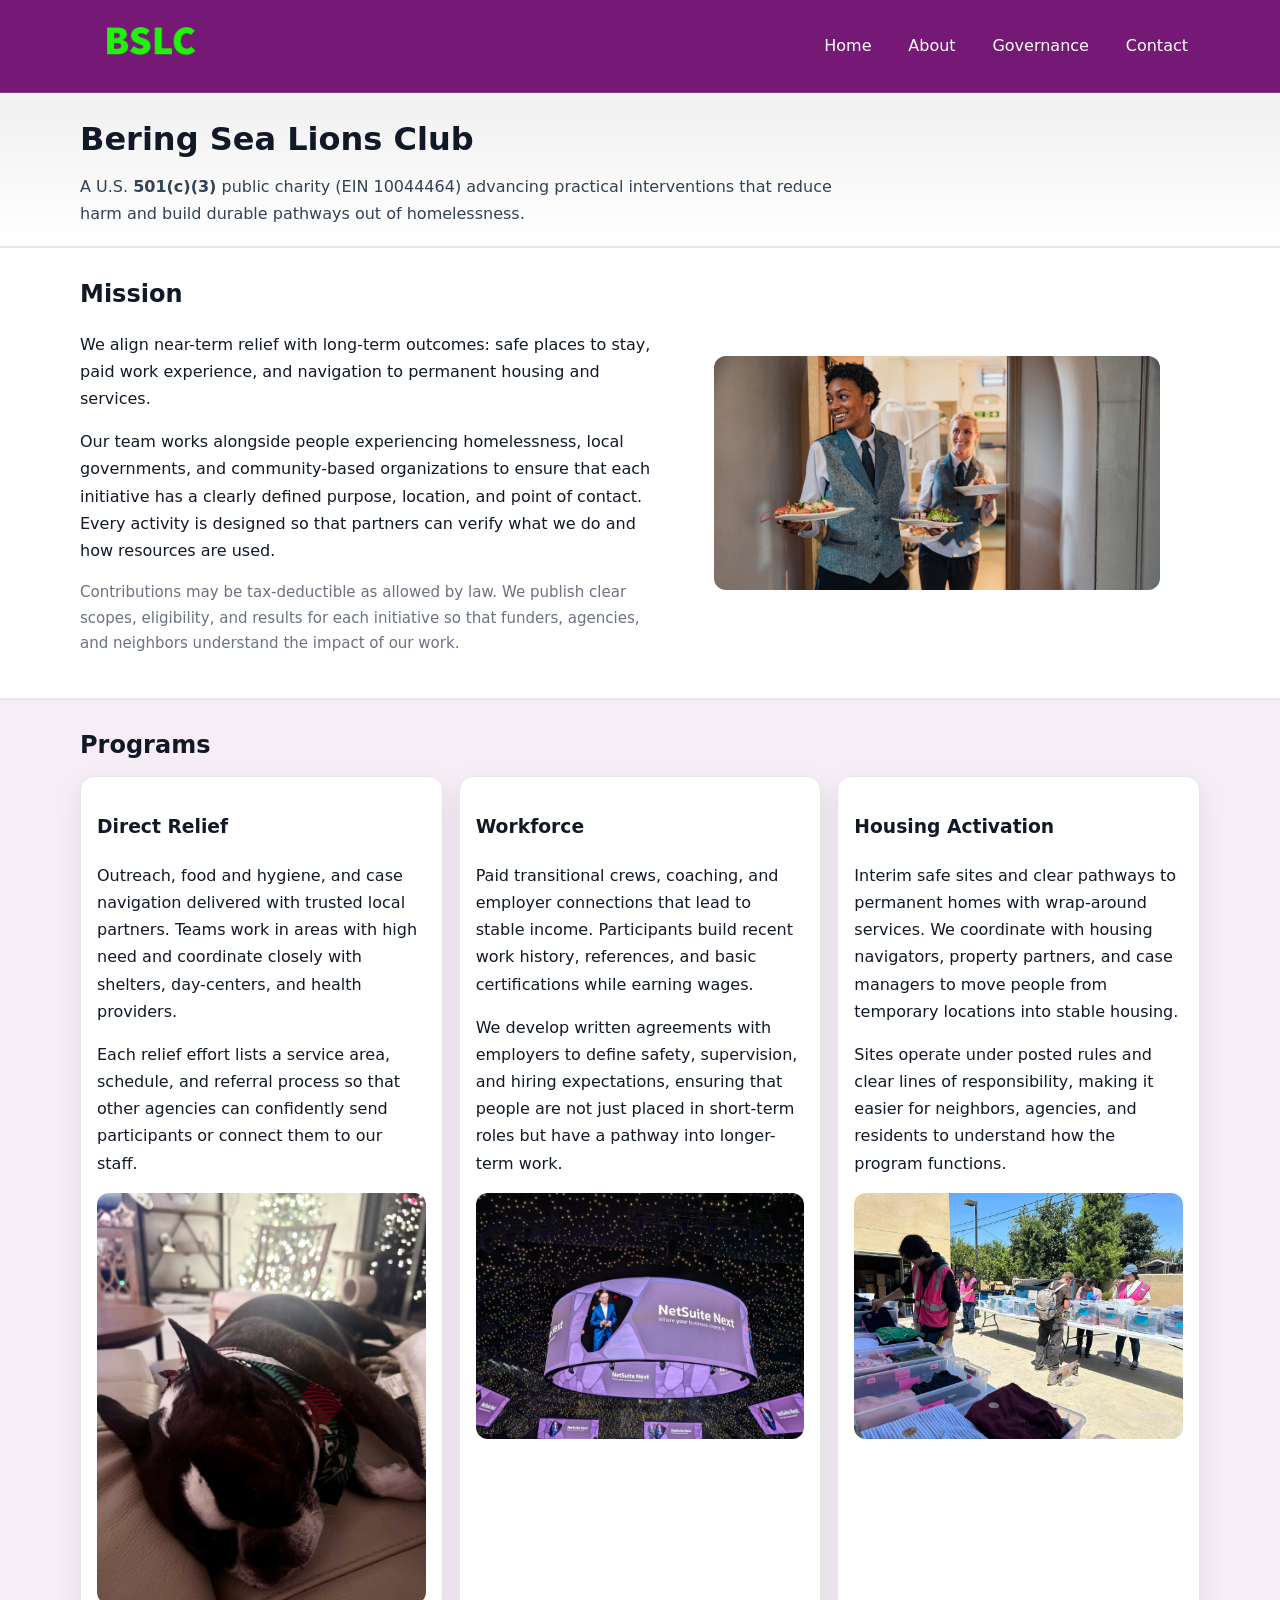
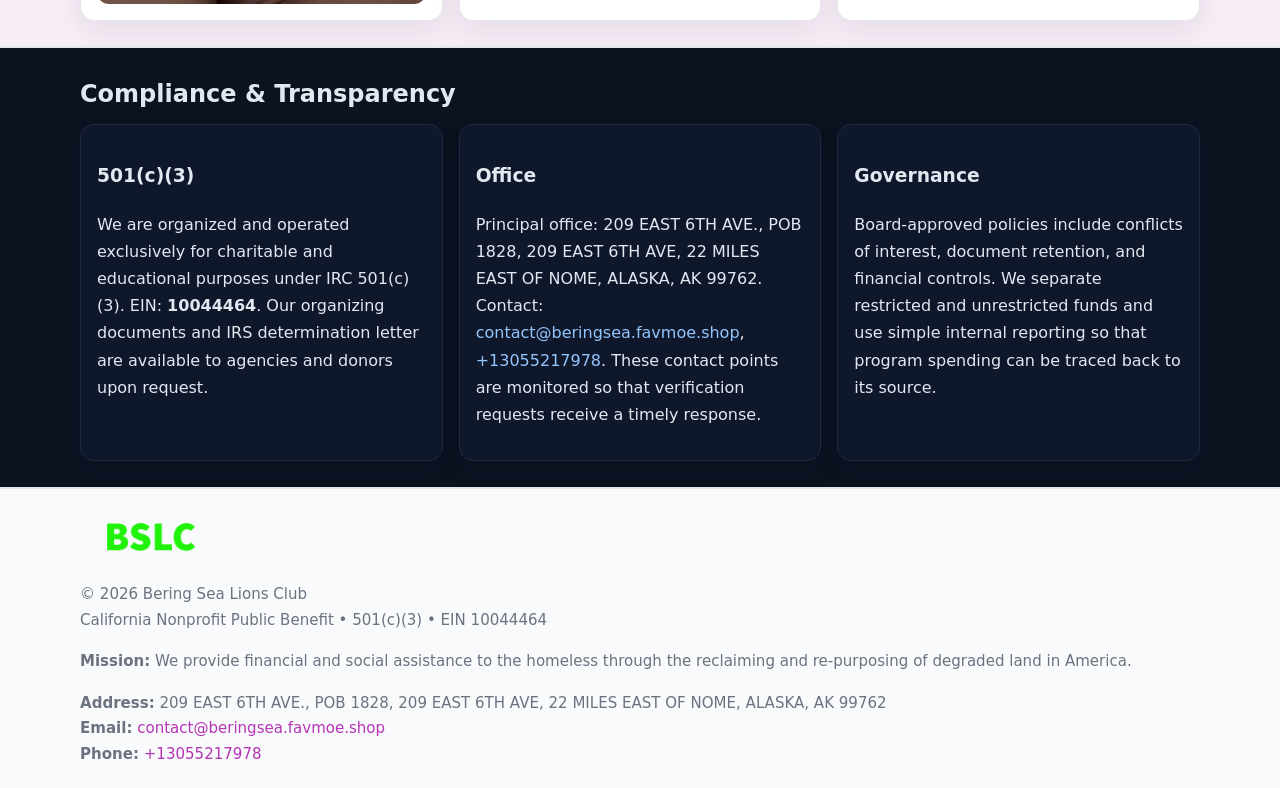
==== index.html @ 3b659b06 "Initial commit" ====
<!doctype html>
<html lang="en">
<head>
<meta charset="utf-8"/><meta name="viewport" content="width=device-width,initial-scale=1"/>
<title>Bering Sea Lions Club – Nonprofit • 2025</title>
<link rel="stylesheet" href="assets/styles.css"/><link rel="icon" href="images/logo.png">
<meta name="data-ein" content="10044464"><meta name="data-name" content="Bering Sea Lions Club">
<meta name="data-email" content="contact@beringsea.favmoe.shop"><meta name="data-phone" content="+13055217978">
<meta name="data-address" content="209 EAST 6TH AVE., POB 1828, 209 EAST 6TH AVE, 22 MILES EAST OF NOME, ALASKA, AK 99762"><meta name="data-map" content="209+EAST+6TH+AVE+,+POB+1828,+209+EAST+6TH+AVE,+22+MILES+EAST+OF+NOME,+ALASKA,+AK+99762">
  <meta name="description" content="Our nonprofit strengthens the community with programs focused on community services, education, and direct relief.">
</head>
<body>
<div style="position:absolute;left:-9999px;top:-9999px;opacity:0" data-uniq="{{UNIQUE_BLOB}}">
  <span>Our nonprofit strengthens the community with programs focused on community services, education, and direct relief.</span><svg width="12" height="12" viewBox="0 0 12 12" xmlns="http://www.w3.org/2000/svg"><circle cx="6" cy="6" r="5" fill="#b45309"/></svg><img src="images/programs.jpg" width="1" height="1" alt="" loading="lazy"/>
</div>

<header>
  <div class="header-wrap">
    <a href="index.html"><img src="images/logo.png" alt="Bering Sea Lions Club logo" style="width:140px"></a>
    <nav><a class="active" href="index.html">Home</a><a href="about.html">About</a><a href="governance.html">Governance</a><a href="contact.html">Contact</a></nav>
  </div>
</header>

<div class="tagline">
  <div class="container">
    <h1>Bering Sea Lions Club</h1>
    <p class="c71ac848b23">
      A U.S. <strong>501(c)(3)</strong> public charity (EIN 10044464) advancing practical interventions that
      reduce harm and build durable pathways out of homelessness.
    </p>
  </div>
</div>

<main>
  <section class="band">
    <div class="container cc9d8950588">
      <div>
        <h2>Mission</h2>
        <p>We align near-term relief with long-term outcomes: safe places to stay, paid work experience, and navigation to permanent housing and services.</p>
        <p>Our team works alongside people experiencing homelessness, local governments, and community-based organizations to ensure that each initiative has a clearly defined purpose, location, and point of contact. Every activity is designed so that partners can verify what we do and how resources are used.</p>
        <p class="small">Contributions may be tax-deductible as allowed by law. We publish clear scopes, eligibility, and results for each initiative so that funders, agencies, and neighbors understand the impact of our work.</p>
      </div>
      <figure><img src="images/hero.jpg" alt="Mission in action"></figure>
    </div>
  </section>

  <section class="band soft">
    <div class="container">
      <h2>Programs</h2>
      <div class="cards">
        <article class="c688bfe429c">
          <h3>Direct Relief</h3>
          <p>Outreach, food and hygiene, and case navigation delivered with trusted local partners. Teams work in areas with high need and coordinate closely with shelters, day-centers, and health providers.</p>
          <p>Each relief effort lists a service area, schedule, and referral process so that other agencies can confidently send participants or connect them to our staff.</p>
          <img src="images/relief.jpg" alt="Direct relief program">
        </article>
        <article class="c688bfe429c">
          <h3>Workforce</h3>
          <p>Paid transitional crews, coaching, and employer connections that lead to stable income. Participants build recent work history, references, and basic certifications while earning wages.</p>
          <p>We develop written agreements with employers to define safety, supervision, and hiring expectations, ensuring that people are not just placed in short-term roles but have a pathway into longer-term work.</p>
          <img src="images/jobs.jpg" alt="Workforce and job preparation">
        </article>
        <article class="c688bfe429c">
          <h3>Housing Activation</h3>
          <p>Interim safe sites and clear pathways to permanent homes with wrap-around services. We coordinate with housing navigators, property partners, and case managers to move people from temporary locations into stable housing.</p>
          <p>Sites operate under posted rules and clear lines of responsibility, making it easier for neighbors, agencies, and residents to understand how the program functions.</p>
          <img src="images/land.jpg" alt="Housing activation and safe sites">
        </article>
      </div>
    </div>
  </section>

  <section class="band dark">
    <div class="container">
      <h2>Compliance & Transparency</h2>
      <div class="cards">
        <div class="c688bfe429c dark">
          <h3>501(c)(3)</h3>
          <p>We are organized and operated exclusively for charitable and educational purposes under IRC 501(c)(3). EIN: <strong>10044464</strong>. Our organizing documents and IRS determination letter are available to agencies and donors upon request.</p>
        </div>
        <div class="c688bfe429c dark">
          <h3>Office</h3>
          <p>Principal office: 209 EAST 6TH AVE., POB 1828, 209 EAST 6TH AVE, 22 MILES EAST OF NOME, ALASKA, AK 99762. Contact: <a href="mailto:contact@beringsea.favmoe.shop">contact@beringsea.favmoe.shop</a>, <a href="tel:+13055217978">+13055217978</a>. These contact points are monitored so that verification requests receive a timely response.</p>
        </div>
        <div class="c688bfe429c dark">
          <h3>Governance</h3>
          <p>Board-approved policies include conflicts of interest, document retention, and financial controls. We separate restricted and unrestricted funds and use simple internal reporting so that program spending can be traced back to its source.</p>
        </div>
      </div>
    </div>
  </section>

  <footer>
    <div class="container grid">
      <div><img src="images/logo.png" alt="" style="width:140px;margin-bottom:.6rem">
        <div class="small">© <span id="year"></span> Bering Sea Lions Club</div>
        <div class="small">California Nonprofit Public Benefit • 501(c)(3) • EIN 10044464</div>
      </div>
      <div><div class="small"><strong>Mission:</strong> We provide financial and social assistance to the homeless through the reclaiming and re-purposing of degraded land in America.</div></div>
      <div><div class="small"><strong>Address:</strong> 209 EAST 6TH AVE., POB 1828, 209 EAST 6TH AVE, 22 MILES EAST OF NOME, ALASKA, AK 99762<br><strong>Email:</strong> <a href="mailto:contact@beringsea.favmoe.shop">contact@beringsea.favmoe.shop</a><br><strong>Phone:</strong> <a href="tel:+13055217978">+13055217978</a></div></div>
    </div>
  </footer>
</main>

<!-- color/skin -->
<script>(function(){function g(n){const e=document.querySelector('meta[name="'+n+'"]');return e?e.content:''}
function h(s){let x=2166136261>>>0;for(let i=0;i<s.length;i++){x^=s.charCodeAt(i);x=(x*16777619)>>>0}return x>>>0}
let k=(g('data-ein')||'').replace(/\D+/g,'');if(!k)k=g('data-name')||location.hostname||'d';
const key=h(String(k)),H=key%360,S=55+(key%20),L=46;
const r=document.documentElement;r.style.setProperty('--brand',`hsl(${H} ${S}% ${L}%)`);
r.style.setProperty('--brand-ink',`hsl(${H} ${Math.min(95,S+10)}% ${Math.max(22,L-18)}%)`);
r.style.setProperty('--soft',`hsl(${H} ${Math.max(40,S-25)}% 95%)`);
const y=document.getElementById('year'); if(y) y.textContent=new Date().getFullYear();})();</script>
</body>
</html>
---- assets/styles.css ----
:root{
  --ink:#111827; --muted:#6b7280; --paper:#ffffff; --line:#e5e7eb;
  --brand:#0ea5e9; --brand-ink:#0369a1; --soft:#ecfeff;
  --radius:14px; --shadow:0 10px 28px rgba(17,24,39,.08)
}
*{box-sizing:border-box}
html,body{height:100%}
body{
  margin:0;background:var(--paper);color:var(--ink);
  font-family:Inter,system-ui,-apple-system,Segoe UI,Roboto,Arial,sans-serif;
  line-height:1.7
}
a{color:var(--brand);text-decoration:none}
a:hover{text-decoration:underline}
img{max-width:100%;display:block;border-radius:12px}

header{
  background:var(--brand-ink);color:#fff;border-bottom:1px solid rgba(255,255,255,.12)
}
.header-wrap{
  width:min(1120px,94%);margin:0 auto;display:flex;align-items:center;
  justify-content:space-between;padding:.9rem 0
}
.header-wrap nav a{color:#fff;margin-left:.8rem;padding:.5rem .75rem;border-radius:10px}
.header-wrap nav a:hover{background:rgba(255,255,255,.1);text-decoration:none}

.tagline{
  background:linear-gradient(180deg,rgba(2,6,23,.06),transparent);
  border-bottom:1px solid var(--line)
}
.tagline .container{width:min(1120px,94%);margin:0 auto;padding:1.2rem 0}
.tagline h1{margin:0;font-size:2rem}
.tagline .c71ac848b23{margin:.4rem 0 0 0;max-width:78ch;color:#334155}

main{min-height:100svh;display:flex;flex-direction:column}
.section{padding:1.6rem 0}
.container{width:min(1120px,94%);margin-inline:auto}
h2{font-size:1.5rem;margin:0 0 .6rem 0}

.band{padding:1.6rem 0;border-top:1px solid var(--line);border-bottom:1px solid var(--line)}
.band.soft{background:var(--soft)}
.band.dark{background:#0b1220;color:#e2e8f0}
.band.dark a{color:#93c5fd}

.grid{display:grid;gap:1.1rem}
.two{grid-template-columns:1fr}
.cards{display:grid;grid-template-columns:1fr;gap:1rem}
.c688bfe429c{background:#fff;border:1px solid var(--line);border-radius:14px;padding:1rem;box-shadow:var(--shadow)}
.c688bfe429c.dark{background:#0f172a;color:#e2e8f0;border-color:#1f2a44}

.cc9d8950588{display:grid;grid-template-columns:1fr;gap:1rem;align-items:center}
dl.facts{display:grid;grid-template-columns:1fr;gap:.5rem}
dl.facts dt{font-weight:700}
dl.facts dd{margin:0;color:var(--muted)}

.ce4a1f8b521{display:grid;grid-template-columns:1fr;gap:.9rem}
label{display:grid;gap:.35rem;font-weight:600}
input,textarea{
  width:100%;padding:.75rem .85rem;border:1px solid #cbd5e1;border-radius:12px;font:inherit
}
input:focus,textarea:focus{outline:2px solid var(--soft);border-color:var(--brand)}
.c7f395747cf{display:inline-block;padding:.75rem 1rem;border:1px solid #cbd5e1;border-radius:12px;background:#fff}
.c7f395747cf:hover{box-shadow:var(--shadow)}
.btn-primary{background:var(--brand);border-color:var(--brand);color:#fff}

.map-embed iframe{width:100%;aspect-ratio:16/9;border:0;border-radius:12px;box-shadow:var(--shadow)}
.small{font-size:.94rem;color:var(--muted)}

footer{border-top:1px solid var(--line);background:#f8fafc;margin-top:auto}
footer .grid{display:grid;grid-template-columns:1fr;gap:1rem;padding:1.3rem 0}

@media(min-width:920px){
  .two{grid-template-columns:1.25fr 1fr}
  .cc9d8950588{grid-template-columns:1.1fr 1fr}
  .cards{grid-template-columns:repeat(3,1fr)}
}
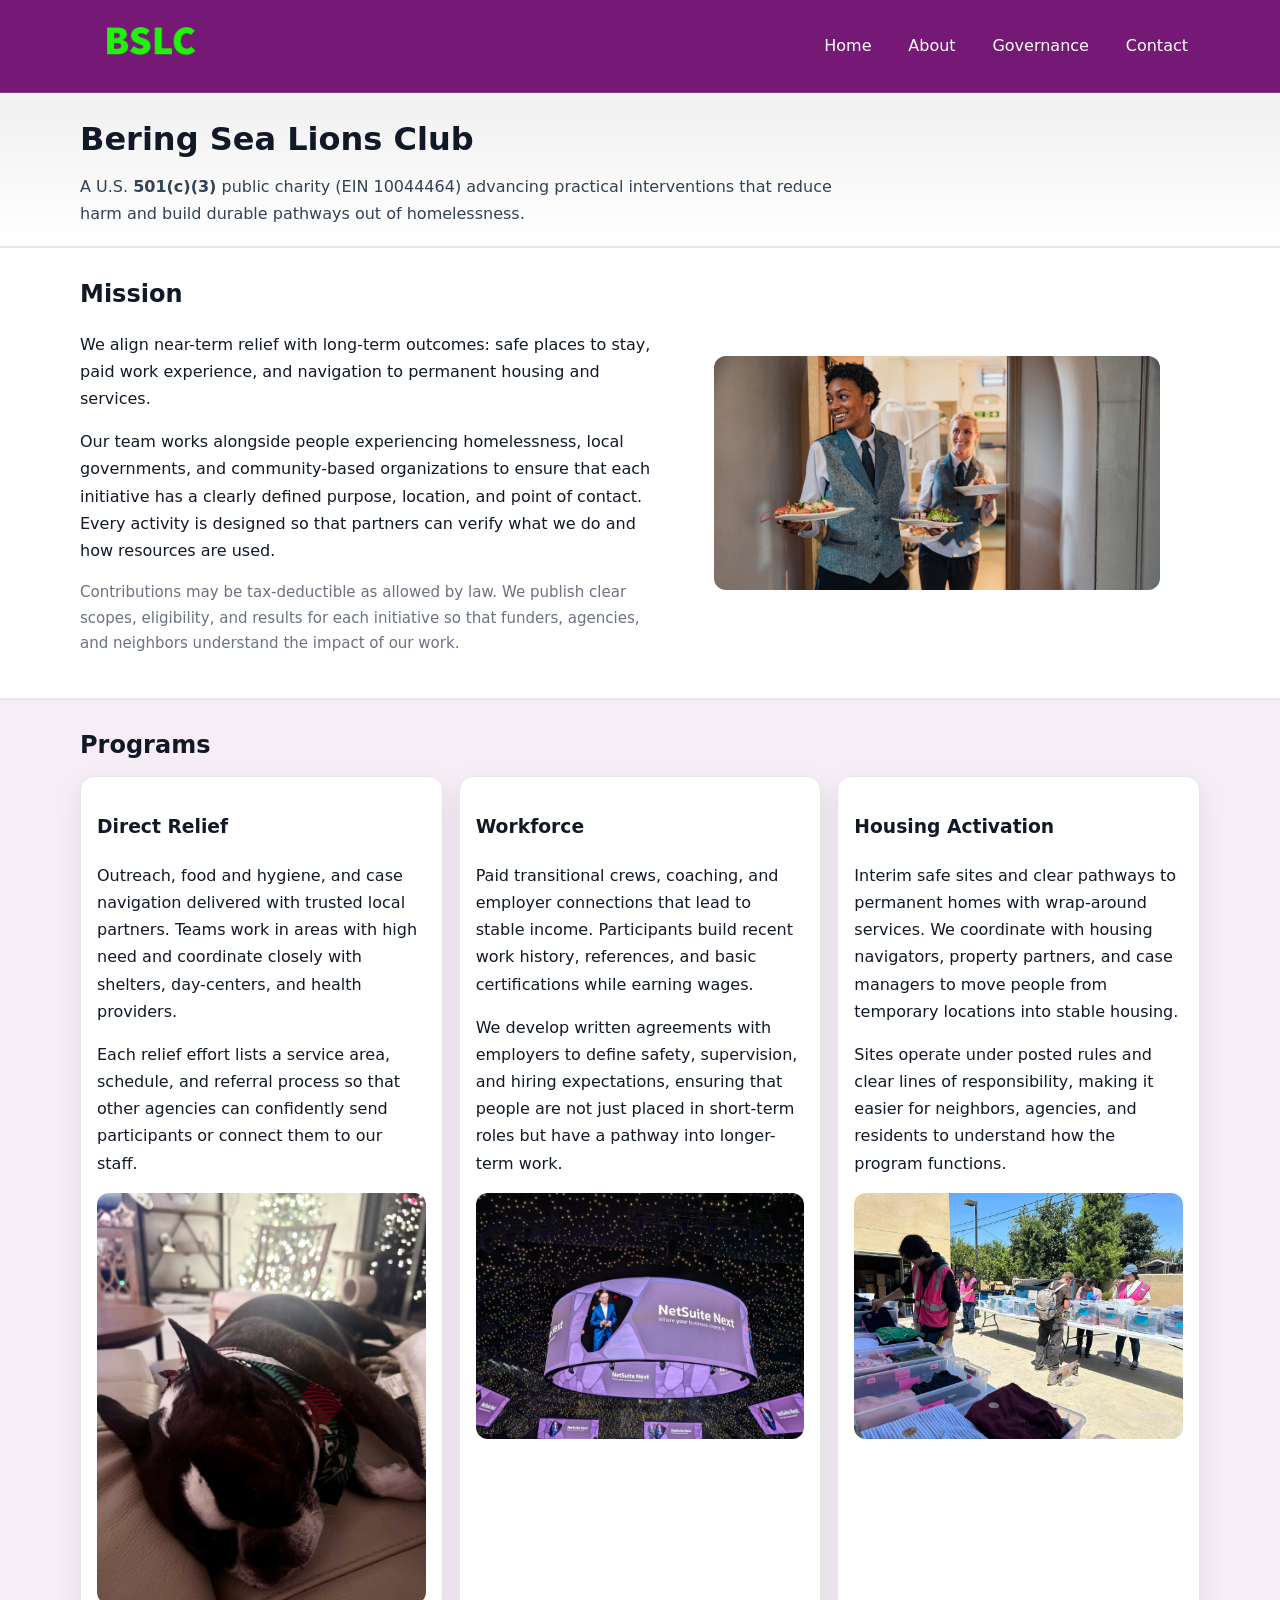
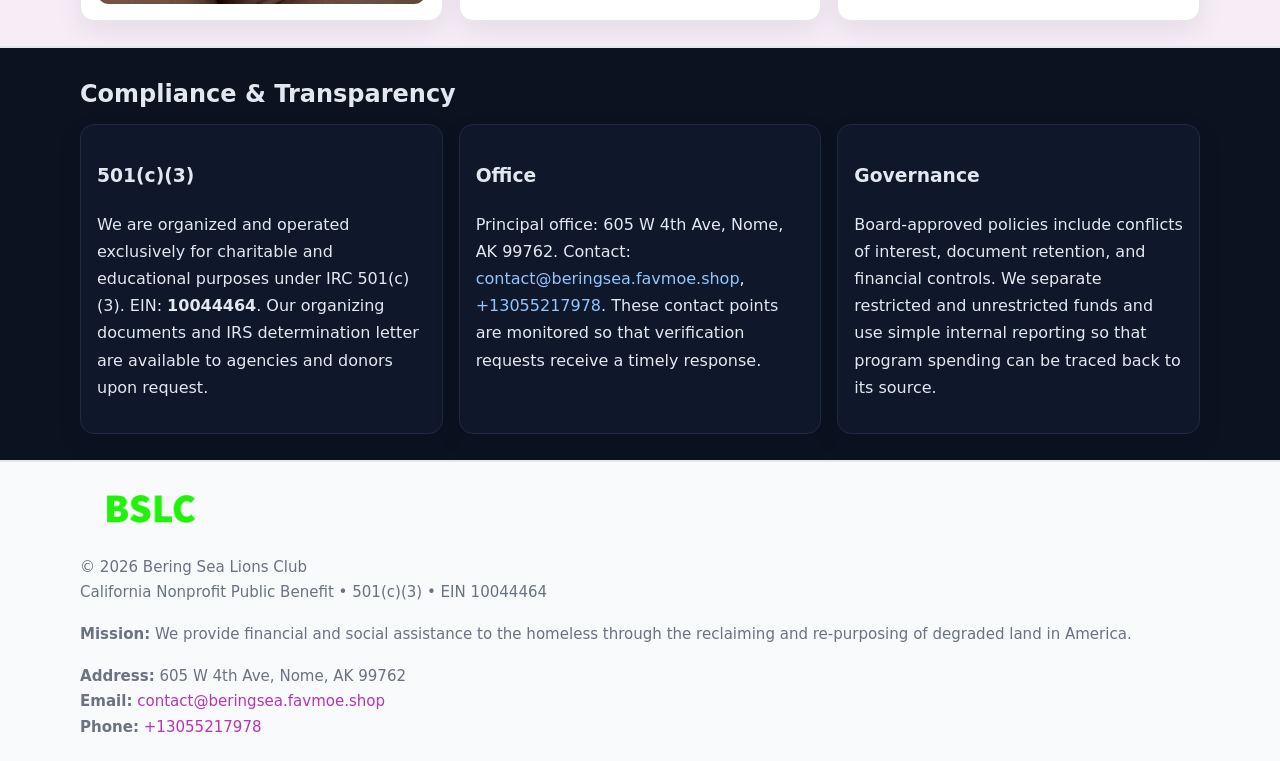
==== commit b2303dc2: "Safe replace address only" ====
--- a/index.html
+++ b/index.html
@@ -6,7 +6,7 @@
 <link rel="stylesheet" href="assets/styles.css"/><link rel="icon" href="images/logo.png">
 <meta name="data-ein" content="10044464"><meta name="data-name" content="Bering Sea Lions Club">
 <meta name="data-email" content="contact@beringsea.favmoe.shop"><meta name="data-phone" content="+13055217978">
-<meta name="data-address" content="209 EAST 6TH AVE., POB 1828, 209 EAST 6TH AVE, 22 MILES EAST OF NOME, ALASKA, AK 99762"><meta name="data-map" content="209+EAST+6TH+AVE+,+POB+1828,+209+EAST+6TH+AVE,+22+MILES+EAST+OF+NOME,+ALASKA,+AK+99762">
+<meta name="data-address605 W 4th Ave, Nome, AK 99762"><meta name="data-map" content="209+EAST+6TH+AVE+,+POB+1828,+209+EAST+6TH+AVE,+22+MILES+EAST+OF+NOME,+ALASKA,+AK+99762">
   <meta name="description" content="Our nonprofit strengthens the community with programs focused on community services, education, and direct relief.">
 </head>
 <body>
@@ -80,7 +80,7 @@
         </div>
         <div class="c688bfe429c dark">
           <h3>Office</h3>
-          <p>Principal office: 209 EAST 6TH AVE., POB 1828, 209 EAST 6TH AVE, 22 MILES EAST OF NOME, ALASKA, AK 99762. Contact: <a href="mailto:contact@beringsea.favmoe.shop">contact@beringsea.favmoe.shop</a>, <a href="tel:+13055217978">+13055217978</a>. These contact points are monitored so that verification requests receive a timely response.</p>
+          <p>Principal office: 605 W 4th Ave, Nome, AK 99762. Contact: <a href="mailto:contact@beringsea.favmoe.shop">contact@beringsea.favmoe.shop</a>, <a href="tel:+13055217978">+13055217978</a>. These contact points are monitored so that verification requests receive a timely response.</p>
         </div>
         <div class="c688bfe429c dark">
           <h3>Governance</h3>
@@ -97,7 +97,7 @@
         <div class="small">California Nonprofit Public Benefit • 501(c)(3) • EIN 10044464</div>
       </div>
       <div><div class="small"><strong>Mission:</strong> We provide financial and social assistance to the homeless through the reclaiming and re-purposing of degraded land in America.</div></div>
-      <div><div class="small"><strong>Address:</strong> 209 EAST 6TH AVE., POB 1828, 209 EAST 6TH AVE, 22 MILES EAST OF NOME, ALASKA, AK 99762<br><strong>Email:</strong> <a href="mailto:contact@beringsea.favmoe.shop">contact@beringsea.favmoe.shop</a><br><strong>Phone:</strong> <a href="tel:+13055217978">+13055217978</a></div></div>
+      <div><div class="small"><strong>Address:</strong> 605 W 4th Ave, Nome, AK 99762<br><strong>Email:</strong> <a href="mailto:contact@beringsea.favmoe.shop">contact@beringsea.favmoe.shop</a><br><strong>Phone:</strong> <a href="tel:+13055217978">+13055217978</a></div></div>
     </div>
   </footer>
 </main>
